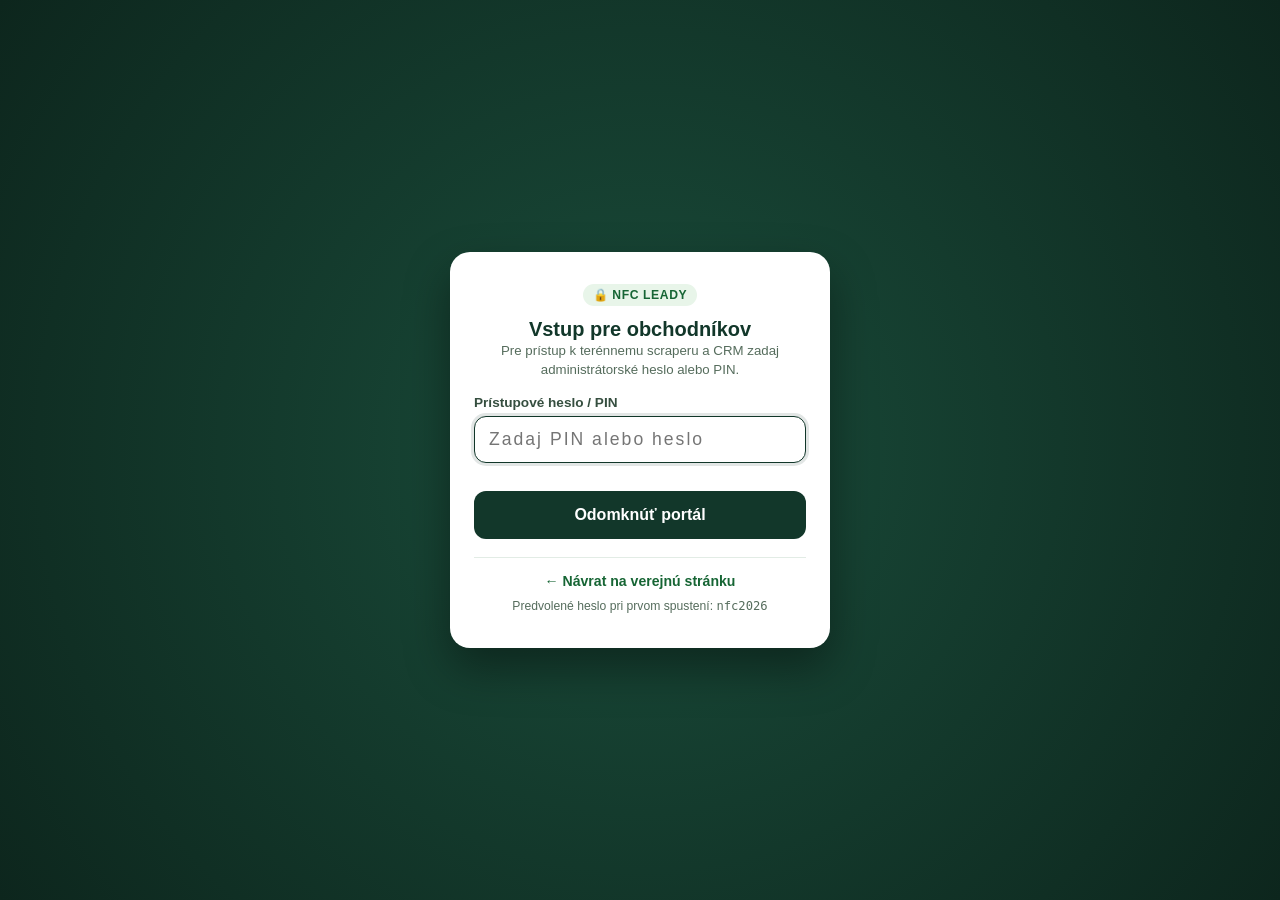
==== portal.html @ 887255c1 "Pridanie reprezentativnej predajnej Landing Page pre vlastnu domenu a prihlasovacieho portalu pre sc" ====
<!doctype html>
<html lang="sk">
  <head>
    <meta charset="utf-8" />
    <meta name="viewport" content="width=device-width, initial-scale=1, viewport-fit=cover" />
    <meta name="theme-color" content="#12372a" />
    <meta name="mobile-web-app-capable" content="yes" />
    <meta name="apple-mobile-web-app-capable" content="yes" />
    <meta name="apple-mobile-web-app-status-bar-style" content="black-translucent" />
    <meta name="description" content="Interný obchodný portál NFC Leady – výber podnikov a plánovač trás v teréne." />
    <link rel="manifest" href="manifest.webmanifest" />
    <link rel="icon" href="icon.svg" type="image/svg+xml" />
    <link rel="apple-touch-icon" href="icon-192.png" />
    <link rel="stylesheet" href="styles.css?v=9" />
    <title>NFC Leady – Obchodný portál</title>
  </head>
  <body>
    <!-- Auth Gate / Prihlasovacia obrazovka -->
    <div id="authGate" class="auth-gate-overlay">
      <div class="auth-gate-card">
        <div class="auth-logo-badge">🔒 NFC LEADY</div>
        <h2>Vstup pre obchodníkov</h2>
        <p class="hint">Pre prístup k terénnemu scraperu a CRM zadaj administrátorské heslo alebo PIN.</p>
        
        <form id="authForm" onsubmit="return false;" style="margin-top: 16px;">
          <label for="adminPin" style="text-align: left; display: block;">Prístupové heslo / PIN</label>
          <input id="adminPin" type="password" autocomplete="current-password" placeholder="Zadaj PIN alebo heslo" style="font-size: 1.1rem; letter-spacing: 2px;" autofocus />
          <p id="authError" class="auth-error-msg hidden">⚠️ Nesprávne heslo. Skús to znovu.</p>
          <button id="authLoginBtn" type="submit" class="primary" style="margin-top: 14px; min-height: 48px;">Odomknúť portál</button>
        </form>

        <div style="margin-top: 18px; border-top: 1px solid #e2ece5; padding-top: 14px;">
          <a href="index.html" class="back-to-web-link">← Návrat na verejnú stránku</a>
          <p class="hint" style="font-size: 0.76rem; margin-top: 8px;">Predvolené heslo pri prvom spustení: <code>nfc2026</code></p>
        </div>
      </div>
    </div>

    <!-- Hlavná aplikácia (skrytá kým nie je prihlásený) -->
    <main id="portalApp" class="app-shell hidden">
      <!-- Horná navigačná lišta portálu -->
      <div class="portal-nav-bar">
        <a href="index.html" class="portal-nav-link">← Verejný web</a>
        <div class="portal-nav-actions">
          <span class="portal-user-badge">👤 Prihlásený</span>
          <button id="logoutBtn" class="portal-logout-btn" type="button" title="Odhlásiť sa z portálu">Odhlásiť</button>
        </div>
      </div>

      <!-- PWA Install Banner pre Android -->
      <div id="installBanner" class="panel install-banner hidden">
        <div class="install-banner-content">
          <span class="install-banner-icon">📲</span>
          <div>
            <strong>Nainštalovať aplikáciu</strong>
            <p class="hint">Používaj NFC Leady ako natívnu aplikáciu priamo na ploche mobilu.</p>
          </div>
        </div>
        <div class="install-banner-actions">
          <button id="installAppBtn" class="primary install-action-btn">Inštalovať</button>
          <button id="dismissInstallBtn" class="secondary install-dismiss-btn" title="Zavrieť">✕</button>
        </div>
      </div>

      <header class="hero">
        <div class="hero-top">
          <div class="hero-title-wrap">
            <span class="app-badge">OBCHODNÝ PORTÁL</span>
            <h1>NFC Leady</h1>
          </div>
          <button id="settingsButton" class="icon-button" aria-label="Nastavenia" title="Nastavenia a token">⚙️</button>
        </div>
        <p class="subtitle">Vyhľadanie podnikov s potenciálom pre Google NFC recenzie a optimalizácia trasy priamo v teréne.</p>
      </header>

      <section id="settings" class="panel hidden">
        <label for="token">Apify API token</label>
        <input id="token" type="password" autocomplete="off" placeholder="apify_api_…" />
        <p class="hint">Uloží sa iba lokálne v tomto zariadení alebo do súboru .env.</p>
        <button id="saveToken" class="secondary">Uložiť token</button>

        <hr style="border:0; border-top:1px solid #dce6de; margin:16px 0;" />

        <label for="portalPasswordInput">Zmeniť prístupové heslo portálu</label>
        <div class="input-action-row">
          <input id="portalPasswordInput" type="text" autocomplete="off" placeholder="nové heslo (napr. mojeheslo123)" />
          <button id="savePortalPasswordBtn" type="button" class="secondary" style="min-width: 100px;">Zmeniť</button>
        </div>
        <p class="hint">Zmení heslo potrebné pre vstup do tohto portálu.</p>

        <hr style="border:0; border-top:1px solid #dce6de; margin:16px 0;" />

        <label for="datasetId">Importovať existujúci Dataset ID</label>
        <input id="datasetId" type="text" autocomplete="off" placeholder="napr. tAlrTSyTezjfBSiBf" value="tAlrTSyTezjfBSiBf" />
        <p class="hint">Načíta hotové leady z Apify datasetu a naplánuje trasu bez nového crawlera.</p>
        <button id="importDatasetBtn" class="secondary">Importovať dataset</button>

        <hr style="border:0; border-top:1px solid #dce6de; margin:16px 0;" />

        <p class="eyebrow" style="margin-bottom:8px;">ZÁLOHOVANIE & PRENOS DÁT</p>
        <p class="hint" style="margin-bottom:10px;">Stiahni si zálohu svojich leadov a tržieb do súboru alebo ju obnov v inom zariadení.</p>
        <div class="backup-actions-grid">
          <button id="backupJsonBtn" class="secondary" type="button">💾 Stiahnuť zálohu (JSON)</button>
          <button id="restoreJsonTriggerBtn" class="secondary" type="button">📥 Obnoviť zo zálohy</button>
          <input id="restoreJsonInput" type="file" accept=".json" style="display:none;" />
        </div>
      </section>

      <!-- Rýchly import datasetu -->
      <section class="panel dataset-panel">
        <p class="eyebrow">RÝCHLY IMPORT Z APIFY</p>
        <label for="mainDatasetId">Apify Dataset ID</label>
        <div class="input-action-row">
          <input id="mainDatasetId" type="text" autocomplete="off" value="tAlrTSyTezjfBSiBf" placeholder="napr. tAlrTSyTezjfBSiBf" />
          <button id="mainImportDatasetBtn" class="primary import-btn">📥 Načítať dataset</button>
        </div>
        <p class="hint">Vlož ID datasetu a aplikácia okamžite stiahne a zobrazí všetky podniky.</p>
      </section>

      <!-- Parametre trasy & crawler -->
      <section class="panel form-panel">
        <label for="city">Mesto</label>
        <input id="city" autocomplete="address-level2" value="Trnava" placeholder="napr. Trnava" />

        <label for="startAddress">Štartovacia adresa / Poloha</label>
        <div class="input-action-row">
          <input id="startAddress" autocomplete="street-address" value="Hlavná 12, Trnava" placeholder="napr. Hlavná 12, Trnava" />
          <button id="useGpsBtn" type="button" class="secondary gps-btn" title="Použiť moju aktuálnu GPS polohu">📍 Moja poloha</button>
        </div>
        <p id="gpsStatus" class="hint gps-status"></p>

        <label for="categories" style="margin-top:10px;">Typy prevádzok</label>
        <textarea id="categories" rows="3">reštaurácia, kaviareň, kaderníctvo, kozmetický salón, autoservis, zubár, fitness centrum</textarea>

        <div class="filters">
          <label>Max. recenzií <input id="maxReviews" type="number" min="1" max="500" value="50" /></label>
          <label>Max. leadov <input id="maxLeads" type="number" min="1" max="30" value="20" /></label>
        </div>
        <button id="findLeads" class="primary">Nájsť najlepšie leady (nový crawler)</button>
        <p id="status" class="status" aria-live="polite">Pripravené.</p>
      </section>

      <!-- Zoznam a trasa leadov -->
      <section id="result">
        <div class="result-heading">
          <div>
            <p id="resultEyebrow" class="eyebrow">ZOZNAM LEADOV V TERÉNE</p>
            <h2 id="resultTitle">Trasa & Vybrané prevádzky</h2>
            <p id="savedAtInfo" class="hint"></p>
          </div>
          <div class="result-actions">
            <span id="leadCount" class="badge">0 leadov</span>
            <button id="clearLeads" class="secondary clear-btn hidden" title="Vymazať uložené leady">✕ Zmazať</button>
          </div>
        </div>

        <!-- Mini-CRM Denný sumár -->
        <div id="crmDashboard" class="crm-dashboard">
          <div class="crm-stat-card">
            <span class="stat-label">Oslovené</span>
            <span id="statContacted" class="stat-value">0 / 0</span>
          </div>
          <div class="crm-stat-card highlight-sold">
            <span class="stat-label">Predané</span>
            <span id="statSoldPieces" class="stat-value">0 ks</span>
          </div>
          <div class="crm-stat-card highlight-revenue">
            <span class="stat-label">Tržba</span>
            <span id="statRevenue" class="stat-value">0 €</span>
          </div>
        </div>

        <!-- Nástrojová lišta: Export & Zdieľanie -->
        <div id="crmToolbar" class="crm-toolbar">
          <button id="exportExcelBtn" class="crm-tool-btn export-btn" type="button" title="Stiahnuť naformátovanú farebnú tabuľku pre Excel (.xls)">
            📊 Farebný Excel
          </button>
          <button id="exportCsvBtn" class="crm-tool-btn csv-btn" type="button" title="Stiahnuť prehľadnú CSV tabuľku">
            📄 CSV
          </button>
          <button id="shareSummaryBtn" class="crm-tool-btn share-btn" type="button" title="Zdieľať alebo skopírovať sumár dňa">
            📤 Zdieľať
          </button>
        </div>

        <!-- Filtre leadov v teréne -->
        <div class="leads-filter-tabs">
          <button id="filterAll" class="filter-tab active" type="button">Všetky (<span id="allCount">0</span>)</button>
          <button id="filterNew" class="filter-tab" type="button">Nové (<span id="newCount">0</span>)</button>
          <button id="filterSold" class="filter-tab" type="button">🟢 Predané (<span id="soldCountBadge">0</span>)</button>
          <button id="filterFollowup" class="filter-tab" type="button">🟡 Neskôr (<span id="followupCount">0</span>)</button>
          <button id="filterRejected" class="filter-tab" type="button">🔴 Nie (<span id="rejectedCount">0</span>)</button>
        </div>

        <div id="routeLinks" class="route-links"></div>

        <div id="leadList" class="lead-list">
          <div id="emptyState" class="empty-state">
            <p>📭 Zatiaľ nie sú načítané žiadne leady.</p>
            <p class="hint">Klikni na <strong>📥 Načítať dataset</strong> vyššie pre okamžité zobrazenie podnikov.</p>
          </div>
        </div>
      </section>
    </main>
    <script src="app.js?v=9"></script>
  </body>
</html>
---- styles.css ----
:root {
  color-scheme: light;
  font-family: Inter, -apple-system, BlinkMacSystemFont, "Segoe UI", Roboto, sans-serif;
  background: #f2f6f3;
  color: #16221a;
  -webkit-tap-highlight-color: transparent;
}

* {
  box-sizing: border-box;
}

body {
  margin: 0;
  padding: 0;
  overflow-x: hidden;
  width: 100%;
}

.app-shell {
  width: 100%;
  max-width: 680px;
  margin: auto;
  padding: 16px 14px 48px;
  box-sizing: border-box;
}

header {
  display: flex;
  justify-content: space-between;
  align-items: center;
  margin: 4px 2px 16px;
}

h1, h2, p {
  margin: 0;
}

h1 {
  font-size: 1.85rem;
  letter-spacing: -0.04em;
  color: #0f2e23;
}

h2 {
  font-size: 1.25rem;
  color: #12372a;
}

.eyebrow {
  color: #486955;
  font-size: 0.72rem;
  font-weight: 800;
  letter-spacing: 0.12em;
  margin-bottom: 3px;
}

.panel {
  border: 1px solid #d7e3da;
  border-radius: 18px;
  background: #ffffff;
  padding: 16px;
  box-shadow: 0 4px 20px rgba(18, 55, 42, 0.06);
  margin-bottom: 12px;
}

.hidden {
  display: none !important;
}

/* PWA Install Banner */
.install-banner {
  background: linear-gradient(135deg, #e9f5ed 0%, #f4faf6 100%);
  border: 1.5px solid #a4cfb1;
  display: flex;
  flex-direction: column;
  gap: 12px;
  margin-bottom: 16px;
}

.install-banner-content {
  display: flex;
  align-items: center;
  gap: 12px;
}

.install-banner-icon {
  font-size: 1.8rem;
  line-height: 1;
}

.install-banner-actions {
  display: flex;
  gap: 8px;
}

.install-banner-actions button {
  flex: 1;
}

label {
  display: block;
  color: #354e3f;
  font-size: 0.85rem;
  font-weight: 750;
  margin: 0 0 6px;
}

input, textarea {
  display: block;
  width: 100%;
  border: 1.5px solid #c7d7cc;
  border-radius: 12px;
  background: #fff;
  color: #16221a;
  font: inherit;
  font-size: 0.95rem;
  padding: 12px 14px;
  margin: 0 0 14px;
  transition: border-color 0.2s, box-shadow 0.2s;
}

input:focus, textarea:focus {
  outline: none;
  border-color: #12372a;
  box-shadow: 0 0 0 3px rgba(18, 55, 42, 0.12);
}

textarea {
  resize: vertical;
  line-height: 1.45;
}

.input-action-row {
  display: flex;
  gap: 8px;
  align-items: center;
  margin-bottom: 6px;
  width: 100%;
}

.input-action-row input {
  margin-bottom: 0 !important;
  flex: 1 1 auto;
  width: 0 !important;
  min-width: 0;
}

.input-action-row button,
.input-action-row .primary,
.input-action-row .secondary,
.input-action-row .gps-btn,
.input-action-row .import-btn {
  width: auto !important;
  margin-top: 0 !important;
  flex: 0 0 auto !important;
  white-space: nowrap;
  padding: 11px 14px;
  font-size: 0.83rem;
  border-radius: 12px;
  display: inline-flex;
  align-items: center;
  justify-content: center;
  gap: 4px;
}

.gps-status {
  margin: 4px 2px 12px;
  min-height: 1rem;
  color: #276742;
  font-weight: 600;
}

.filters {
  display: grid;
  grid-template-columns: 1fr 1fr;
  gap: 10px;
}

.filters input {
  margin-bottom: 2px;
}

button {
  border: 0;
  border-radius: 12px;
  padding: 12px 16px;
  font: inherit;
  font-weight: 750;
  cursor: pointer;
  touch-action: manipulation;
  transition: background-color 0.15s, transform 0.05s;
}

button:active {
  transform: scale(0.98);
}

.primary {
  width: 100%;
  background: #12372a;
  color: #ffffff;
  margin-top: 10px;
}

.primary:disabled {
  opacity: 0.55;
  cursor: wait;
}

.secondary {
  background: #e6efe8;
  color: #12372a;
  border: 1px solid #c7d9cc;
}

.icon-button {
  background: #e6efe8;
  color: #12372a;
  font-size: 1.15rem;
  padding: 10px 12px;
  border-radius: 12px;
  border: 1px solid #c7d9cc;
}

.hint, .status {
  color: #556c5c;
  font-size: 0.83rem;
  line-height: 1.45;
}

.status {
  min-height: 1.25rem;
  margin-top: 12px;
  font-weight: 600;
}

/* Results section */
.result-heading {
  display: flex;
  align-items: flex-start;
  justify-content: space-between;
  margin: 24px 2px 12px;
  gap: 8px;
}

.result-actions {
  display: flex;
  gap: 8px;
  align-items: center;
}

.clear-btn {
  padding: 6px 12px;
  font-size: 0.78rem;
  border-radius: 99px;
  border: 1px solid #cbd8ce;
  background: #fff;
}

.clear-btn:hover {
  background: #fbebe8;
  color: #932313;
  border-color: #f2bbb5;
}

.badge {
  color: #12372a;
  background: #d6ecdc;
  border-radius: 99px;
  padding: 6px 12px;
  font-size: 0.8rem;
  font-weight: 800;
  white-space: nowrap;
}

/* Mini-CRM Dashboard */
.crm-dashboard {
  display: grid;
  grid-template-columns: 1fr 1fr 1fr;
  gap: 8px;
  margin: 10px 0 14px;
}

.crm-stat-card {
  background: #ffffff;
  border: 1.5px solid #d7e4da;
  border-radius: 14px;
  padding: 10px 6px;
  text-align: center;
  box-shadow: 0 2px 8px rgba(18, 55, 42, 0.04);
}

.crm-stat-card.highlight-sold {
  border-color: #a3d9b4;
  background: #f2faf4;
}

.crm-stat-card.highlight-revenue {
  border-color: #f7d58a;
  background: #fffdf5;
}

.crm-stat-card .stat-label {
  display: block;
  font-size: 0.68rem;
  font-weight: 800;
  color: #556c5d;
  text-transform: uppercase;
  letter-spacing: 0.03em;
  margin-bottom: 2px;
}

.crm-stat-card .stat-value {
  display: block;
  font-size: 1.05rem;
  font-weight: 850;
  color: #12372a;
}

.crm-stat-card.highlight-sold .stat-value {
  color: #166534;
}

.crm-stat-card.highlight-revenue .stat-value {
  color: #92400e;
}

/* Mini-CRM Toolbar (Export & Zdieľanie) */
.crm-toolbar {
  display: flex;
  gap: 6px;
  margin: 4px 0 12px;
  width: 100%;
}

.crm-tool-btn {
  flex: 1 1 0;
  display: inline-flex;
  align-items: center;
  justify-content: center;
  gap: 4px;
  min-height: 44px;
  padding: 10px 8px;
  border-radius: 12px;
  font-size: 0.81rem;
  font-weight: 750;
  border: 1.5px solid #c7d9cc;
  cursor: pointer;
  touch-action: manipulation;
  white-space: nowrap;
  transition: background-color 0.15s, transform 0.05s, border-color 0.15s;
}

.crm-tool-btn:active {
  transform: scale(0.98);
}

.export-btn {
  background: #12372a;
  color: #ffffff;
  border-color: #12372a;
  box-shadow: 0 2px 6px rgba(18, 55, 42, 0.12);
  flex: 1.2 1 0;
}

.export-btn:hover {
  background: #1a4d3b;
}

.csv-btn {
  background: #ffffff;
  color: #12372a;
  border-color: #bcd5c3;
  box-shadow: 0 2px 6px rgba(18, 55, 42, 0.04);
}

.csv-btn:hover {
  background: #f0f7f2;
  border-color: #8bbd98;
}

.share-btn {
  background: #e6efe8;
  color: #12372a;
  border-color: #c0d4c6;
}

.share-btn:hover {
  background: #d9e9dc;
}

.backup-actions-grid {
  display: flex;
  gap: 8px;
  flex-wrap: wrap;
}

.backup-actions-grid button {
  flex: 1 1 140px;
  min-height: 42px;
  font-size: 0.82rem;
  padding: 8px 12px;
}

/* Filter tabs */
.leads-filter-tabs {
  display: flex;
  gap: 4px;
  background: #e2ede5;
  padding: 4px;
  border-radius: 12px;
  margin: 8px 0 14px;
  width: 100%;
  overflow-x: auto;
  -webkit-overflow-scrolling: touch;
}

.filter-tab {
  flex: 1 0 auto;
  min-width: 62px;
  background: transparent;
  color: #3b5645;
  border: 0;
  border-radius: 9px;
  padding: 8px 6px;
  font-size: 0.76rem;
  font-weight: 750;
  cursor: pointer;
  text-align: center;
  white-space: nowrap;
  transition: all 0.2s ease;
}

.filter-tab.active {
  background: #12372a;
  color: #ffffff;
  box-shadow: 0 2px 8px rgba(18, 55, 42, 0.22);
}

.route-links {
  display: flex;
  gap: 8px;
  overflow-x: auto;
  padding: 2px 0 10px;
  -webkit-overflow-scrolling: touch;
}

.route-links a {
  white-space: nowrap;
  color: #12372a;
  border: 1.5px solid #a9d0b5;
  border-radius: 999px;
  background: #eaf6ee;
  font-size: 0.84rem;
  font-weight: 750;
  padding: 9px 14px;
  text-decoration: none;
}

/* Lead cards */
.lead-list {
  display: grid;
  gap: 12px;
  margin-top: 10px;
}

.lead {
  display: grid;
  grid-template-columns: 32px minmax(0, 1fr);
  gap: 10px;
  border: 1.5px solid #d5e3d8;
  border-radius: 18px;
  padding: 14px;
  background: #ffffff;
  box-shadow: 0 2px 10px rgba(18, 55, 42, 0.04);
  transition: opacity 0.2s, border-color 0.2s;
  overflow: hidden;
}

.lead.done {
  opacity: 0.58;
  background: #f8faf8;
  border-color: #bcd4c3;
}

.lead.done h3 {
  text-decoration: line-through;
  color: #556c5d;
}

.order {
  display: flex;
  align-items: center;
  justify-content: center;
  width: 32px;
  height: 32px;
  border-radius: 50%;
  background: #12372a;
  color: #fff;
  font-size: 0.82rem;
  font-weight: 800;
}

.lead.done .order {
  background: #5b7966;
}

.lead-header {
  display: flex;
  justify-content: space-between;
  align-items: flex-start;
  gap: 8px;
}

.lead h3 {
  font-size: 1.05rem;
  font-weight: 800;
  line-height: 1.3;
  margin: 0 0 4px;
  color: #122f24;
  word-break: break-word;
}

.meta {
  color: #556c5d;
  font-size: 0.82rem;
  line-height: 1.4;
  word-break: break-word;
}

.meta-rating {
  display: inline-block;
  background: #fff8e1;
  color: #8d6b00;
  font-weight: 750;
  padding: 2px 6px;
  border-radius: 6px;
  margin-bottom: 4px;
}

/* Field mobile action buttons */
.lead-actions-row {
  display: flex;
  flex-wrap: wrap;
  gap: 8px;
  align-items: center;
  margin-top: 10px;
  width: 100%;
}

.action-btn {
  display: inline-flex;
  align-items: center;
  justify-content: center;
  gap: 6px;
  border-radius: 10px;
  font-size: 0.81rem;
  font-weight: 750;
  text-decoration: none;
  padding: 9px 10px;
  min-height: 42px;
  cursor: pointer;
  touch-action: manipulation;
  box-sizing: border-box;
}

.btn-call {
  background: #12372a;
  color: #ffffff !important;
  flex: 1 1 calc(50% - 6px);
  min-width: 0;
}

.btn-nav {
  background: #e8f4fd;
  color: #0d47a1 !important;
  border: 1px solid #bbdefb;
  flex: 1 1 calc(50% - 6px);
  min-width: 0;
}

.btn-web {
  background: #f3f5f3;
  color: #2e4738 !important;
  border: 1px solid #d4dfd6;
  flex: 1 1 auto;
}

.status-badge {
  display: inline-flex;
  align-items: center;
  gap: 4px;
  font-size: 0.74rem;
  font-weight: 800;
  padding: 3px 8px;
  border-radius: 99px;
  margin-bottom: 6px;
}
.status-badge.new { background: #f1f5f2; color: #4b6654; }
.status-badge.sold { background: #dcfce7; color: #15803d; border: 1px solid #bbf7d0; }
.status-badge.followup { background: #fef3c7; color: #b45309; border: 1px solid #fde68a; }
.status-badge.rejected { background: #fee2e2; color: #b91c1c; border: 1px solid #fecaca; }
.status-badge.closed { background: #f1f5f9; color: #475569; border: 1px solid #cbd5e1; }

.crm-status-picker {
  display: flex;
  gap: 5px;
  margin: 10px 0 6px;
  width: 100%;
  overflow-x: auto;
  padding-bottom: 2px;
  -webkit-overflow-scrolling: touch;
}

.crm-status-btn {
  flex: 1 0 auto;
  padding: 7px 8px;
  font-size: 0.74rem;
  font-weight: 750;
  border-radius: 8px;
  border: 1px solid #cadcd0;
  background: #f7faf8;
  color: #3b5645;
  cursor: pointer;
  text-align: center;
  white-space: nowrap;
  transition: all 0.15s ease;
}

.crm-status-btn:active { transform: scale(0.97); }
.crm-status-btn.active.btn-sold { background: #15803d; color: #fff; border-color: #15803d; }
.crm-status-btn.active.btn-followup { background: #d97706; color: #fff; border-color: #d97706; }
.crm-status-btn.active.btn-rejected { background: #dc2626; color: #fff; border-color: #dc2626; }
.crm-status-btn.active.btn-closed { background: #64748b; color: #fff; border-color: #64748b; }

.sold-details-row {
  display: flex;
  gap: 8px;
  background: #f0fdf4;
  border: 1px solid #bbf7d0;
  border-radius: 10px;
  padding: 8px 10px;
  margin: 6px 0 8px;
  align-items: center;
}

.sold-details-row label {
  display: flex;
  align-items: center;
  gap: 4px;
  font-size: 0.76rem;
  font-weight: 750;
  color: #166534;
  margin: 0;
  flex: 1;
}

.sold-details-row input {
  width: 65px;
  padding: 6px 8px;
  margin: 0 !important;
  border-radius: 6px;
  border: 1px solid #86efac;
  font-size: 0.85rem;
  text-align: center;
  background: #fff;
}

.crm-note-row {
  margin: 6px 0 8px;
  width: 100%;
}

.lead-note-input {
  width: 100%;
  margin-bottom: 0 !important;
  padding: 8px 10px;
  font-size: 0.8rem;
  border-radius: 8px;
  border: 1.5px solid #d4dfd7;
  background: #fcfdfc;
  color: #1f2937;
}

.lead-note-input:focus {
  background: #ffffff;
  border-color: #12372a;
}

/* Predajný asistent & kalkulačka */
.btn-pitch {
  background: #fffbeb;
  color: #92400e !important;
  border: 1px solid #fde68a;
  width: 100%;
  margin-top: 6px;
  padding: 9px 12px;
  font-size: 0.8rem;
}

.btn-pitch:hover {
  background: #fef3c7;
}

.pitch-drawer {
  background: #fffdf5;
  border: 1.5px solid #fcd34d;
  border-radius: 12px;
  padding: 12px;
  margin-top: 8px;
  box-shadow: 0 4px 12px rgba(217, 119, 6, 0.08);
}

.pitch-metrics {
  display: grid;
  grid-template-columns: 1fr 1fr 1fr;
  gap: 6px;
  margin-bottom: 10px;
  background: #fff;
  border: 1px solid #fde68a;
  border-radius: 8px;
  padding: 8px 6px;
  text-align: center;
}

.pitch-metric-title {
  display: block;
  font-size: 0.65rem;
  color: #78350f;
  text-transform: uppercase;
  font-weight: 750;
}

.pitch-metric-val {
  display: block;
  font-size: 0.95rem;
  font-weight: 850;
  color: #92400e;
}

.pitch-speech-bubble {
  background: #ffffff;
  border: 1px solid #fed7aa;
  border-left: 4px solid #f59e0b;
  border-radius: 8px;
  padding: 10px;
  font-size: 0.82rem;
  line-height: 1.45;
  color: #451a03;
}

.pitch-speech-bubble strong {
  color: #9a3412;
  display: block;
  margin-bottom: 4px;
}

.copy-pitch-btn {
  margin-top: 8px;
  background: #fef3c7;
  color: #92400e;
  border: 1px solid #fcd34d;
  padding: 6px 10px;
  font-size: 0.74rem;
  border-radius: 6px;
  font-weight: 750;
  cursor: pointer;
}

.empty-state {
  border: 2px dashed #c5d9cb;
  border-radius: 18px;
  padding: 32px 20px;
  text-align: center;
  color: #4b6654;
  margin-top: 14px;
  background: #f9fbf9;
}

.empty-state p {
  margin: 0 0 6px;
  font-weight: 700;
  font-size: 1rem;
}

.empty-state .hint {
  margin: 0;
  color: #6a8272;
}

/* ==================================================== */
/* Auth Gate & Portálová lišta (portal.html)             */
/* ==================================================== */
.auth-gate-overlay {
  position: fixed;
  inset: 0;
  background: radial-gradient(circle at center, #1a4d3b 0%, #0d261d 100%);
  display: flex;
  align-items: center;
  justify-content: center;
  padding: 16px;
  z-index: 9999;
}

.auth-gate-card {
  background: #ffffff;
  border-radius: 20px;
  padding: 32px 24px;
  max-width: 380px;
  width: 100%;
  text-align: center;
  box-shadow: 0 20px 45px rgba(0, 0, 0, 0.4);
  animation: authPop 0.25s ease-out;
}

@keyframes authPop {
  from { opacity: 0; transform: scale(0.94); }
  to { opacity: 1; transform: scale(1); }
}

.auth-logo-badge {
  display: inline-block;
  background: #e8f5e9;
  color: #166534;
  font-size: 0.76rem;
  font-weight: 800;
  letter-spacing: 0.05em;
  padding: 4px 10px;
  border-radius: 99px;
  margin-bottom: 12px;
}

.auth-error-msg {
  color: #dc2626;
  font-size: 0.82rem;
  font-weight: 700;
  margin-top: 8px;
}

.back-to-web-link {
  color: #166534;
  font-size: 0.88rem;
  font-weight: 700;
  text-decoration: none;
  display: inline-block;
}

.back-to-web-link:hover {
  text-decoration: underline;
}

.portal-nav-bar {
  display: flex;
  justify-content: space-between;
  align-items: center;
  padding: 10px 14px;
  background: #0f2c22;
  color: #ffffff;
  border-radius: 14px;
  margin-bottom: 14px;
  box-shadow: 0 2px 8px rgba(0, 0, 0, 0.12);
}

.portal-nav-link {
  color: #86efac;
  text-decoration: none;
  font-weight: 750;
  font-size: 0.84rem;
  display: inline-flex;
  align-items: center;
  gap: 4px;
}

.portal-nav-link:hover {
  color: #bbf7d0;
}

.portal-nav-actions {
  display: flex;
  align-items: center;
  gap: 10px;
}

.portal-user-badge {
  color: #d1fae5;
  font-size: 0.76rem;
  font-weight: 600;
}

.portal-logout-btn {
  background: rgba(255, 255, 255, 0.12);
  color: #ffffff;
  border: 1px solid rgba(255, 255, 255, 0.25);
  padding: 5px 12px;
  border-radius: 8px;
  font-size: 0.76rem;
  font-weight: 700;
  cursor: pointer;
  transition: background-color 0.15s;
}

.portal-logout-btn:hover {
  background: #b91c1c;
  border-color: #ef4444;
}


@media (min-width: 700px) {
  .app-shell {
    padding-top: 36px;
  }
}
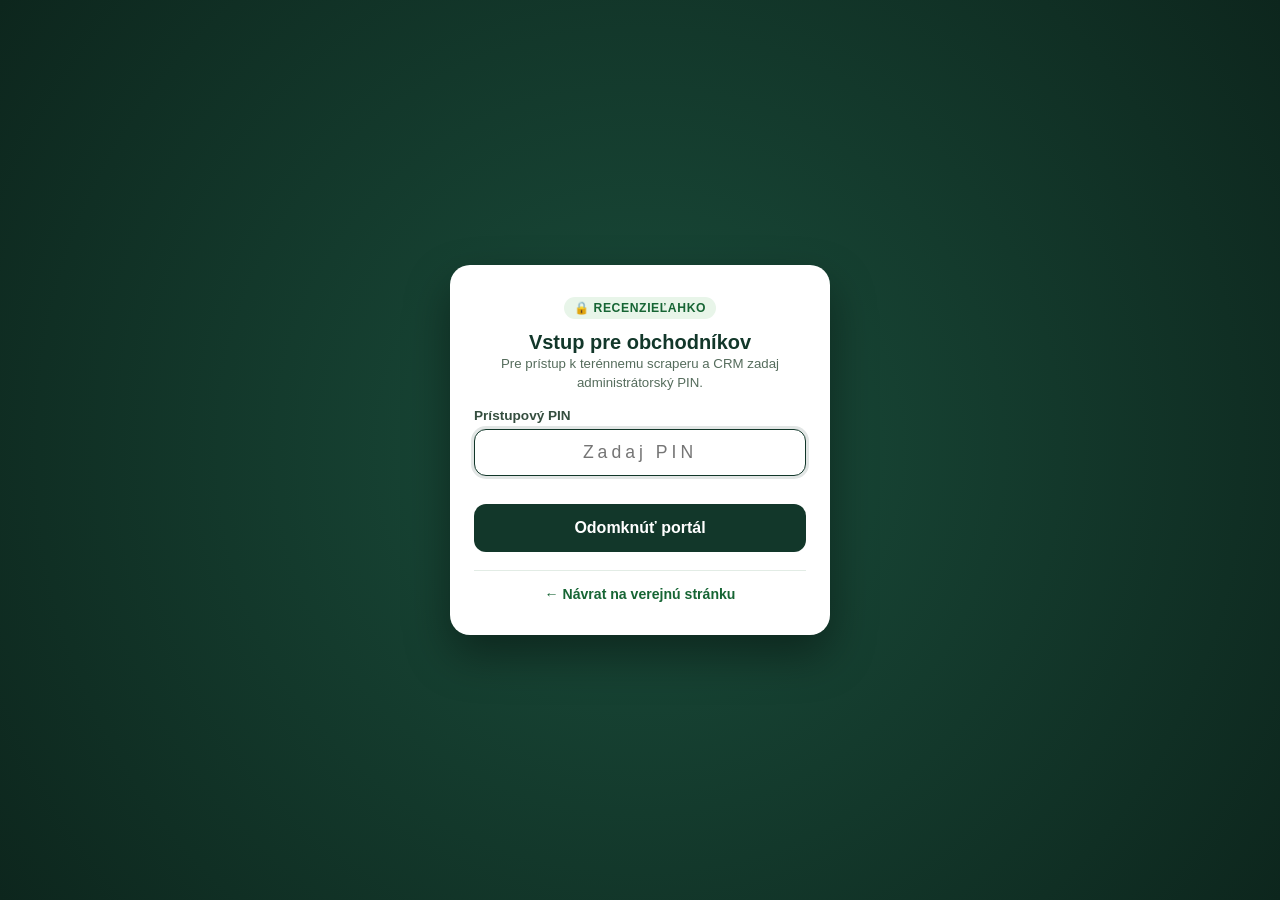
==== commit ba393b00: "Nastavenie domeny recenzielahko.sk, PIN 178155 pre portal a B2B cennika" ====
--- a/portal.html
+++ b/portal.html
@@ -18,20 +18,19 @@
     <!-- Auth Gate / Prihlasovacia obrazovka -->
     <div id="authGate" class="auth-gate-overlay">
       <div class="auth-gate-card">
-        <div class="auth-logo-badge">🔒 NFC LEADY</div>
+        <div class="auth-logo-badge">🔒 RECENZIEĽAHKO</div>
         <h2>Vstup pre obchodníkov</h2>
-        <p class="hint">Pre prístup k terénnemu scraperu a CRM zadaj administrátorské heslo alebo PIN.</p>
+        <p class="hint">Pre prístup k terénnemu scraperu a CRM zadaj administrátorský PIN.</p>
         
         <form id="authForm" onsubmit="return false;" style="margin-top: 16px;">
-          <label for="adminPin" style="text-align: left; display: block;">Prístupové heslo / PIN</label>
-          <input id="adminPin" type="password" autocomplete="current-password" placeholder="Zadaj PIN alebo heslo" style="font-size: 1.1rem; letter-spacing: 2px;" autofocus />
-          <p id="authError" class="auth-error-msg hidden">⚠️ Nesprávne heslo. Skús to znovu.</p>
+          <label for="adminPin" style="text-align: left; display: block;">Prístupový PIN</label>
+          <input id="adminPin" type="password" autocomplete="current-password" placeholder="Zadaj PIN" style="font-size: 1.1rem; letter-spacing: 4px; text-align: center;" autofocus />
+          <p id="authError" class="auth-error-msg hidden">⚠️ Nesprávny PIN. Skús to znovu.</p>
           <button id="authLoginBtn" type="submit" class="primary" style="margin-top: 14px; min-height: 48px;">Odomknúť portál</button>
         </form>
 
         <div style="margin-top: 18px; border-top: 1px solid #e2ece5; padding-top: 14px;">
           <a href="index.html" class="back-to-web-link">← Návrat na verejnú stránku</a>
-          <p class="hint" style="font-size: 0.76rem; margin-top: 8px;">Predvolené heslo pri prvom spustení: <code>nfc2026</code></p>
         </div>
       </div>
     </div>
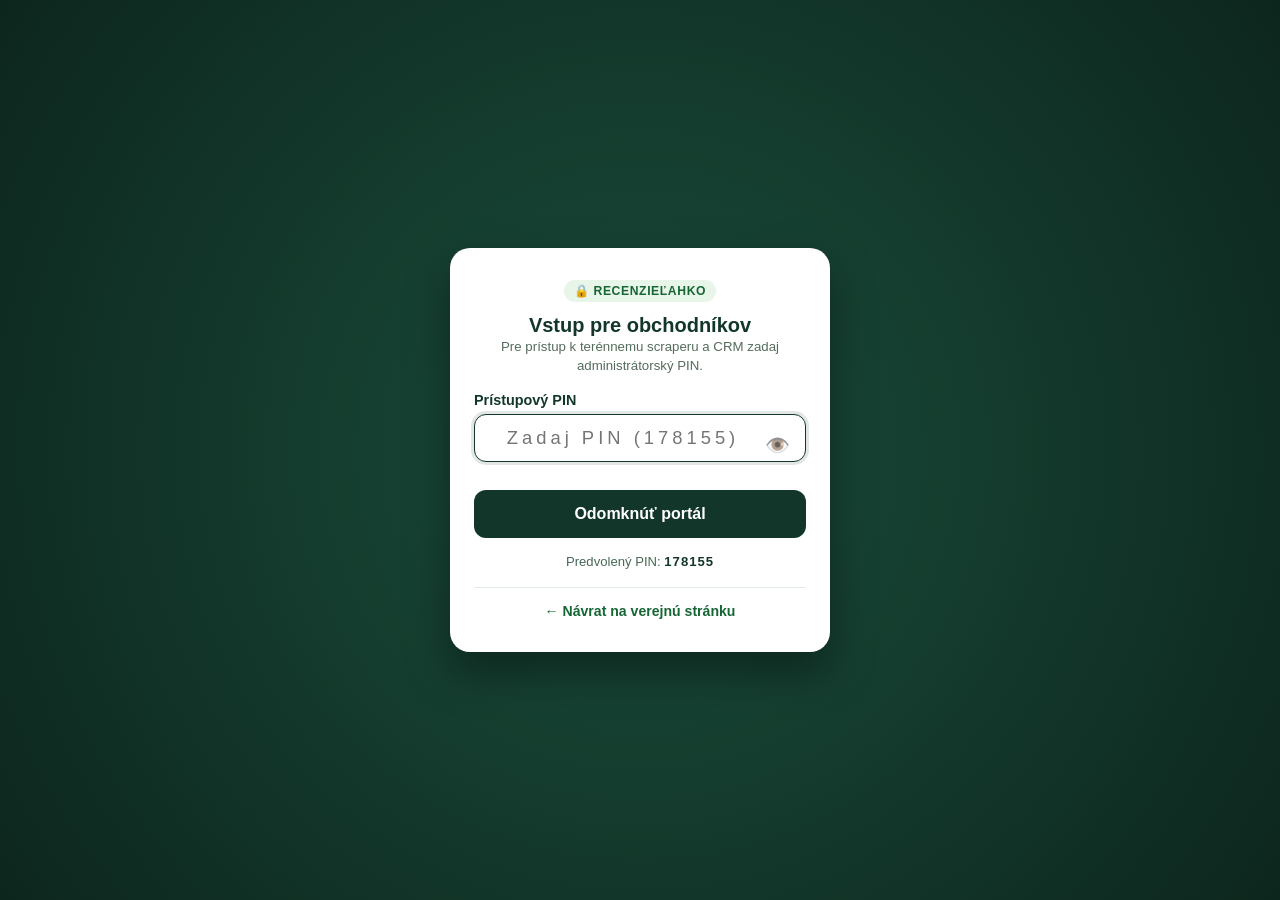
==== commit 8ea31c71: "Oprava prihlasovania, PINu 178155, zobrazenia hesla a navigacie do portalu" ====
--- a/portal.html
+++ b/portal.html
@@ -11,7 +11,7 @@
     <link rel="manifest" href="manifest.webmanifest" />
     <link rel="icon" href="icon.svg" type="image/svg+xml" />
     <link rel="apple-touch-icon" href="icon-192.png" />
-    <link rel="stylesheet" href="styles.css?v=9" />
+    <link rel="stylesheet" href="styles.css?v=11" />
     <title>NFC Leady – Obchodný portál</title>
   </head>
   <body>
@@ -22,14 +22,21 @@
         <h2>Vstup pre obchodníkov</h2>
         <p class="hint">Pre prístup k terénnemu scraperu a CRM zadaj administrátorský PIN.</p>
         
-        <form id="authForm" onsubmit="return false;" style="margin-top: 16px;">
-          <label for="adminPin" style="text-align: left; display: block;">Prístupový PIN</label>
-          <input id="adminPin" type="password" autocomplete="current-password" placeholder="Zadaj PIN" style="font-size: 1.1rem; letter-spacing: 4px; text-align: center;" autofocus />
+        <form id="authForm" style="margin-top: 16px;">
+          <label for="adminPin" style="text-align: left; display: block; margin-bottom: 6px; font-weight: 700; font-size: 0.9rem; color: #12372a;">Prístupový PIN</label>
+          <div class="pin-input-wrap">
+            <input id="adminPin" type="password" inputmode="numeric" autocomplete="current-password" placeholder="Zadaj PIN (178155)" style="font-size: 1.15rem; letter-spacing: 4px; text-align: center;" autofocus required />
+            <button id="togglePortalPinBtn" type="button" class="pin-toggle-btn" title="Zobraziť / Skryť PIN">👁️</button>
+          </div>
           <p id="authError" class="auth-error-msg hidden">⚠️ Nesprávny PIN. Skús to znovu.</p>
-          <button id="authLoginBtn" type="submit" class="primary" style="margin-top: 14px; min-height: 48px;">Odomknúť portál</button>
+          <button id="authLoginBtn" type="submit" class="primary" style="margin-top: 14px; min-height: 48px; width: 100%;">Odomknúť portál</button>
         </form>
 
-        <div style="margin-top: 18px; border-top: 1px solid #e2ece5; padding-top: 14px;">
+        <p class="hint" style="margin-top: 14px; font-size: 0.82rem; color: #486955;">
+          Predvolený PIN: <strong style="color: #12372a; letter-spacing: 1px;">178155</strong>
+        </p>
+
+        <div style="margin-top: 16px; border-top: 1px solid #e2ece5; padding-top: 14px;">
           <a href="index.html" class="back-to-web-link">← Návrat na verejnú stránku</a>
         </div>
       </div>
@@ -201,6 +208,6 @@
         </div>
       </section>
     </main>
-    <script src="app.js?v=9"></script>
+    <script src="app.js?v=11"></script>
   </body>
 </html>
--- a/styles.css
+++ b/styles.css
@@ -838,6 +838,37 @@
   margin-top: 8px;
 }
 
+.pin-input-wrap {
+  position: relative;
+  display: flex;
+  align-items: center;
+  width: 100%;
+}
+
+.pin-input-wrap input {
+  width: 100% !important;
+  padding-right: 48px !important;
+  box-sizing: border-box;
+}
+
+.pin-toggle-btn {
+  position: absolute;
+  right: 8px;
+  background: transparent;
+  border: none;
+  font-size: 1.25rem;
+  line-height: 1;
+  padding: 8px;
+  cursor: pointer;
+  opacity: 0.7;
+  transition: opacity 0.15s, transform 0.15s;
+}
+
+.pin-toggle-btn:hover {
+  opacity: 1;
+  transform: scale(1.1);
+}
+
 .back-to-web-link {
   color: #166534;
   font-size: 0.88rem;
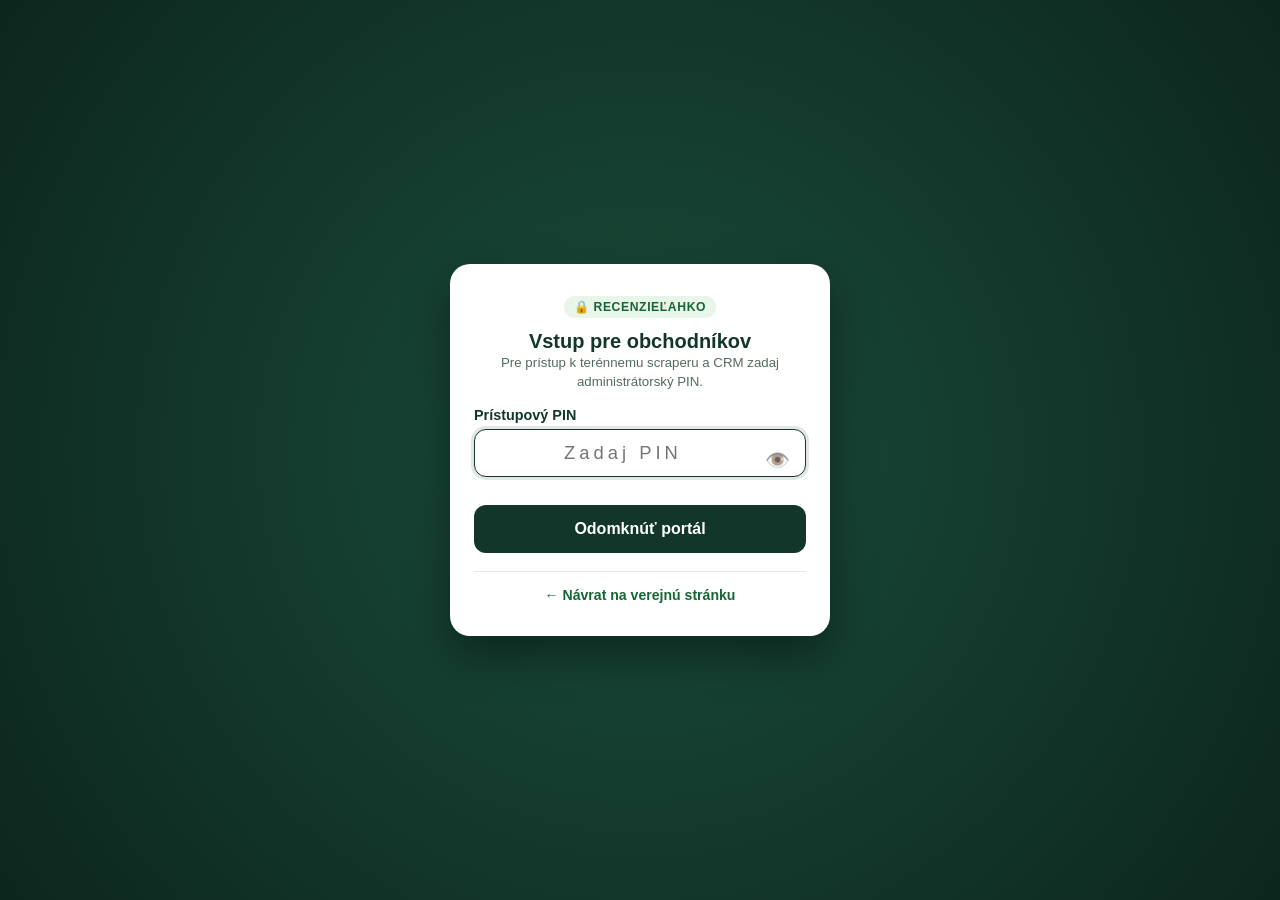
==== commit c4b3eb5d: "Zabezpecenie pre verejnu domenu: SHA-256 hashovanie PINu, rate limiting, skrytie nápovedí a robots.t" ====
--- a/portal.html
+++ b/portal.html
@@ -8,10 +8,12 @@
     <meta name="apple-mobile-web-app-capable" content="yes" />
     <meta name="apple-mobile-web-app-status-bar-style" content="black-translucent" />
     <meta name="description" content="Interný obchodný portál NFC Leady – výber podnikov a plánovač trás v teréne." />
+    <meta name="robots" content="noindex, nofollow, noarchive" />
+    <meta name="referrer" content="strict-origin-when-cross-origin" />
     <link rel="manifest" href="manifest.webmanifest" />
     <link rel="icon" href="icon.svg" type="image/svg+xml" />
     <link rel="apple-touch-icon" href="icon-192.png" />
-    <link rel="stylesheet" href="styles.css?v=11" />
+    <link rel="stylesheet" href="styles.css?v=12" />
     <title>NFC Leady – Obchodný portál</title>
   </head>
   <body>
@@ -25,18 +27,14 @@
         <form id="authForm" style="margin-top: 16px;">
           <label for="adminPin" style="text-align: left; display: block; margin-bottom: 6px; font-weight: 700; font-size: 0.9rem; color: #12372a;">Prístupový PIN</label>
           <div class="pin-input-wrap">
-            <input id="adminPin" type="password" inputmode="numeric" autocomplete="current-password" placeholder="Zadaj PIN (178155)" style="font-size: 1.15rem; letter-spacing: 4px; text-align: center;" autofocus required />
+            <input id="adminPin" type="password" inputmode="numeric" autocomplete="current-password" placeholder="Zadaj PIN" style="font-size: 1.15rem; letter-spacing: 4px; text-align: center;" autofocus required />
             <button id="togglePortalPinBtn" type="button" class="pin-toggle-btn" title="Zobraziť / Skryť PIN">👁️</button>
           </div>
           <p id="authError" class="auth-error-msg hidden">⚠️ Nesprávny PIN. Skús to znovu.</p>
           <button id="authLoginBtn" type="submit" class="primary" style="margin-top: 14px; min-height: 48px; width: 100%;">Odomknúť portál</button>
         </form>
 
-        <p class="hint" style="margin-top: 14px; font-size: 0.82rem; color: #486955;">
-          Predvolený PIN: <strong style="color: #12372a; letter-spacing: 1px;">178155</strong>
-        </p>
-
-        <div style="margin-top: 16px; border-top: 1px solid #e2ece5; padding-top: 14px;">
+        <div style="margin-top: 18px; border-top: 1px solid #e2ece5; padding-top: 14px;">
           <a href="index.html" class="back-to-web-link">← Návrat na verejnú stránku</a>
         </div>
       </div>
@@ -89,7 +87,7 @@
 
         <label for="portalPasswordInput">Zmeniť prístupové heslo portálu</label>
         <div class="input-action-row">
-          <input id="portalPasswordInput" type="text" autocomplete="off" placeholder="nové heslo (napr. mojeheslo123)" />
+          <input id="portalPasswordInput" type="password" autocomplete="new-password" placeholder="nový PIN / heslo (min. 4 znaky)" />
           <button id="savePortalPasswordBtn" type="button" class="secondary" style="min-width: 100px;">Zmeniť</button>
         </div>
         <p class="hint">Zmení heslo potrebné pre vstup do tohto portálu.</p>
@@ -208,6 +206,6 @@
         </div>
       </section>
     </main>
-    <script src="app.js?v=11"></script>
+    <script src="app.js?v=12"></script>
   </body>
 </html>
